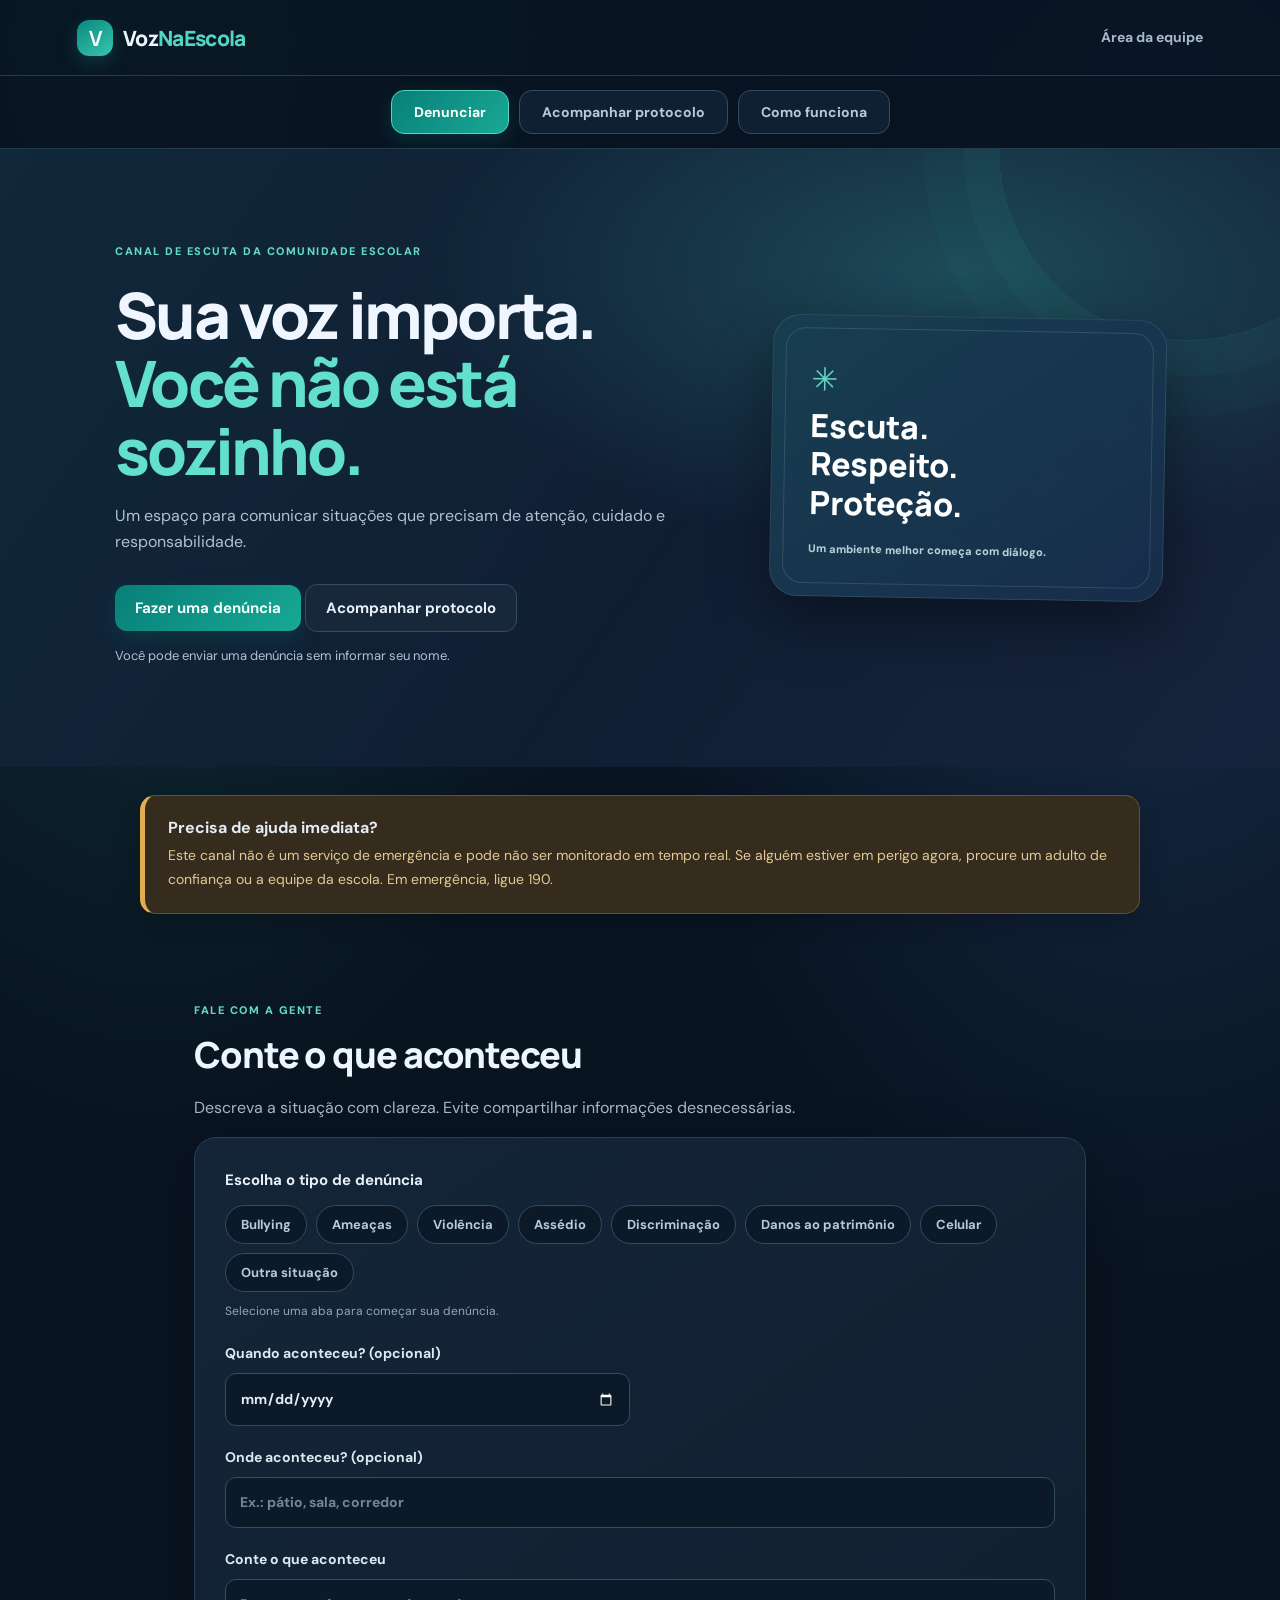
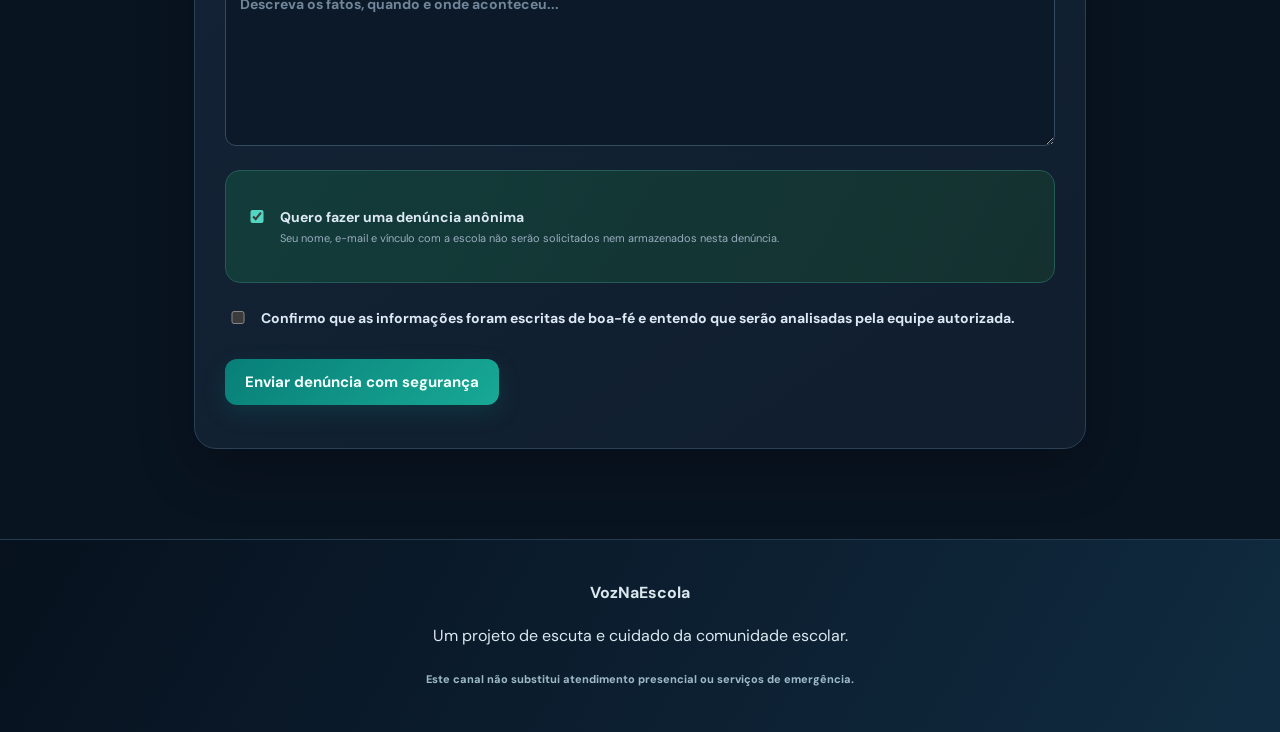
==== index.html @ e0157940 "Atualizar cache do formulário corrigido" ====
<!doctype html><html lang="pt-BR"><head><meta charset="utf-8"><meta name="viewport" content="width=device-width,initial-scale=1"><meta name="theme-color" content="#102a43"><meta name="description" content="Canal de escuta e acolhimento da comunidade escolar."><title>VozNaEscola — Sua voz importa</title><link rel="manifest" href="./manifest.webmanifest"><link rel="icon" href="./icon.svg"><link rel="stylesheet" href="./styles.css?v=all-improvements-1"></head><body>
<header class="top"><a class="brand" href="./"><b>V</b> Voz<span>NaEscola</span></a><nav><a href="./admin.html">Área da equipe</a></nav></header>
<div class="main-tabs" role="tablist" aria-label="Seções do VozNaEscola"><button type="button" class="main-tab active" role="tab" aria-selected="true" id="tabbtn-denunciar" data-page-tab="denunciar">Denunciar</button><button type="button" class="main-tab" role="tab" aria-selected="false" id="tabbtn-acompanhar" data-page-tab="acompanhar">Acompanhar protocolo</button><button type="button" class="main-tab" role="tab" aria-selected="false" id="tabbtn-como" data-page-tab="como">Como funciona</button></div>
<main><section class="hero"><div><small>CANAL DE ESCUTA DA COMUNIDADE ESCOLAR</small><h1>Sua voz importa.<br><em>Você não está sozinho.</em></h1><p>Um espaço para comunicar situações que precisam de atenção, cuidado e responsabilidade.</p><button class="btn" type="button" data-open-tab="denunciar">Fazer uma denúncia</button> <button class="btn light" type="button" data-open-tab="acompanhar">Acompanhar protocolo</button><p class="muted">Você pode enviar uma denúncia sem informar seu nome.</p></div><aside><b>✳</b><strong>Escuta.</strong><strong>Respeito.</strong><strong>Proteção.</strong><small>Um ambiente melhor começa com diálogo.</small></aside></section>
<div class="tab-panel active" id="tab-denunciar" role="tabpanel" aria-labelledby="tabbtn-denunciar"><div class="notice"><b>Precisa de ajuda imediata?</b><p>Este canal não é um serviço de emergência e pode não ser monitorado em tempo real. Se alguém estiver em perigo agora, procure um adulto de confiança ou a equipe da escola. Em emergência, ligue 190.</p></div>
<section id="denunciar" class="section"><small>FALE COM A GENTE</small><h2>Conte o que aconteceu</h2><p>Descreva a situação com clareza. Evite compartilhar informações desnecessárias.</p>
<form id="report-form" class="panel"><div class="grid"><div class="wide category-picker"><b class="category-heading">Escolha o tipo de denúncia</b><div class="category-tabs" role="group" aria-label="Tipos de denúncia"><button type="button" class="category-tab" data-category="bullying" aria-pressed="false">Bullying</button><button type="button" class="category-tab" data-category="threats" aria-pressed="false">Ameaças</button><button type="button" class="category-tab" data-category="violence" aria-pressed="false">Violência</button><button type="button" class="category-tab" data-category="harassment" aria-pressed="false">Assédio</button><button type="button" class="category-tab" data-category="discrimination" aria-pressed="false">Discriminação</button><button type="button" class="category-tab" data-category="property_damage" aria-pressed="false">Danos ao patrimônio</button><button type="button" class="category-tab" data-category="cellphone" aria-pressed="false">Celular</button><button type="button" class="category-tab" data-category="other" aria-pressed="false">Outra situação</button></div><select class="category-value" name="category" tabindex="-1" aria-hidden="true"><option value="">Selecione</option><option value="bullying">Bullying ou humilhação</option><option value="threats">Ameaças ou intimidação</option><option value="violence">Violência ou brigas</option><option value="harassment">Assédio</option><option value="discrimination">Discriminação ou preconceito</option><option value="property_damage">Danos ao patrimônio</option><option value="cellphone">Celular</option><option value="other">Outra situação</option></select><p class="category-hint">Selecione uma aba para começar sua denúncia.</p></div><label>Quando aconteceu? (opcional)<input type="date" name="incident_date"></label><label class="wide">Onde aconteceu? (opcional)<input name="location" maxlength="160" placeholder="Ex.: pátio, sala, corredor"></label><label class="wide">Conte o que aconteceu<textarea name="description" minlength="20" maxlength="5000" required rows="6" placeholder="Descreva os fatos, quando e onde aconteceu..."></textarea></label></div>
<div class="privacy"><label class="check"><input id="anonymous" type="checkbox" checked><span><b>Quero fazer uma denúncia anônima</b><small>Seu nome, e-mail e vínculo com a escola não serão solicitados nem armazenados nesta denúncia.</small></span></label></div>
<div id="identified" class="grid hidden"><label>Seu vínculo com a escola<select name="reporter_role" required><option value="">Selecione</option><option value="student">Aluno(a)</option><option value="staff">Professor(a) / Funcionário(a)</option></select></label><label>Seu nome (opcional)<input name="reporter_name" maxlength="120"></label><label>Seu e-mail (opcional)<input name="reporter_email" type="email" maxlength="254"></label></div>
<div class="honeypot"><label>Deixe vazio<input name="website" tabindex="-1"></label></div><label class="check"><input id="consent" type="checkbox" required><span>Confirmo que as informações foram escritas de boa-fé e entendo que serão analisadas pela equipe autorizada.</span></label>
<button class="btn">Enviar denúncia com segurança</button><p id="submit-status" class="status" role="status"></p></form><div id="receipt" class="panel hidden"></div></section>
</div><div class="tab-panel" id="tab-acompanhar" role="tabpanel"><section id="acompanhar" class="section"><small>ACOMPANHAMENTO</small><h2>Consulte seu protocolo</h2><p>Use o protocolo e a chave privada exibidos após o envio.</p><form id="track-form" class="panel compact"><label>Protocolo<input name="protocol" required placeholder="VNE-AAAAMMDD-ABC123"></label><label>Chave de acompanhamento<input name="access_token" required minlength="64" maxlength="64"></label><button class="btn">Consultar andamento</button><p id="track-status" class="status"></p><div id="track-result"></div></form></section>
</div><div class="tab-panel" id="tab-como" role="tabpanel"><section id="como" class="section"><small>TRANSPARÊNCIA</small><h2>Como funciona</h2><div class="steps"><article><b>01</b><h3>Você conta</h3><p>Envie o relato anonimamente ou se identifique.</p></article><article><b>02</b><h3>A equipe analisa</h3><p>Somente pessoas autorizadas podem acessar os relatos.</p></article><article><b>03</b><h3>Você acompanha</h3><p>Consulte o status com seu protocolo e chave privada.</p></article></div><h2 class="faq-title">Central de ajuda</h2><div class="faq-list"><details><summary>Posso denunciar anonimamente?</summary><p>Sim. Marque a opção de denúncia anônima. Evite incluir no relato detalhes que identifiquem você, se quiser preservar o anonimato.</p></details><details><summary>Como acompanho minha denúncia?</summary><p>Use o protocolo e a chave privada exibidos após o envio. Guarde os dois em local seguro; a chave não pode ser recuperada.</p></details><details><summary>Quem pode ver meu relato?</summary><p>Somente a equipe autorizada da escola acessa os relatos pelo painel restrito.</p></details><details><summary>Como converso com a equipe?</summary><p>Depois de consultar seu protocolo, use a conversa privada para trocar mensagens.</p></details><details><summary>Este canal é uma emergência?</summary><p>Não. Se alguém estiver em perigo agora, procure um adulto de confiança ou a equipe da escola. Em emergência, ligue 190.</p></details></div></section></div></main>
<footer><b>VozNaEscola</b><p>Um projeto de escuta e cuidado da comunidade escolar.</p><small>Este canal não substitui atendimento presencial ou serviços de emergência.</small></footer><script type="module" src="./app.js?v=fix-report-submit-1"></script></body></html>
---- styles.css ----
@import url('https://fonts.googleapis.com/css2?family=DM+Sans:wght@400;500;600;700;800&family=Manrope:wght@500;600;700;800&display=swap');
:root{--navy:#10243a;--teal:#087f78;--mint:#e5f5f1;--ink:#192f43;--muted:#64788a;--line:#dce7ed;--paper:#f4f8fb;--shadow:0 18px 55px rgba(16,36,58,.09)}
*{box-sizing:border-box}html{scroll-behavior:smooth;scroll-padding-top:85px}body{margin:0;background:radial-gradient(ellipse at 12% 0%,#e5f4f3 0,transparent 32%),var(--paper);color:var(--ink);font:16px/1.65 'DM Sans',system-ui,sans-serif}
.top{height:76px;position:sticky;top:0;z-index:10;background:#fffffff0;backdrop-filter:blur(16px);border-bottom:1px solid var(--line);display:flex;align-items:center;justify-content:space-between;padding:0 max(6%,calc((100% - 1160px)/2))}
.brand{font:800 21px 'Manrope',sans-serif;color:var(--navy);text-decoration:none;letter-spacing:-.7px}.brand b{display:inline-grid;place-items:center;background:linear-gradient(145deg,#087f78,#36b5a6);color:white;border-radius:12px;width:36px;height:36px;margin-right:7px;box-shadow:0 6px 15px #087f7833}.brand span{color:var(--teal)}nav{display:flex;gap:28px}nav a{color:var(--muted);text-decoration:none;font-size:14px;font-weight:700}nav a:hover{color:var(--teal)}
.hero{position:relative;overflow:hidden;padding:88px max(9%,calc((100% - 1120px)/2));display:grid;grid-template-columns:1.2fr .8fr;gap:65px;align-items:center;background:linear-gradient(125deg,#e6f5f2,#f4f8fb 55%,#e9f0fa)}.hero:before{content:"";position:absolute;width:380px;height:380px;border:1px solid #087f7818;border-radius:50%;right:-100px;top:-190px;box-shadow:0 0 0 35px #087f7808,0 0 0 75px #087f7805}.hero>div,.hero aside{position:relative;z-index:1}.hero h1{font:800 clamp(42px,5vw,68px)/1.06 'Manrope',sans-serif;letter-spacing:-2.8px;color:var(--navy);margin:18px 0}.hero h1 em{font-style:normal;color:var(--teal)}.hero p{color:var(--muted);max-width:560px}.hero aside{background:linear-gradient(145deg,#102a43,#17435a);color:white;border-radius:28px;padding:38px;min-height:280px;display:flex;flex-direction:column;justify-content:center;box-shadow:0 24px 60px #102a432b;transform:rotate(1deg)}.hero aside:after{content:"";position:absolute;inset:12px;border:1px solid #ffffff22;border-radius:20px;pointer-events:none}aside b{color:#62d4c1;font-size:32px}aside strong{font:800 32px/1.2 'Manrope',sans-serif;color:white}aside small{margin-top:18px;color:#b7d2d8;letter-spacing:0}
small{letter-spacing:1.5px;color:var(--teal);font-weight:800;font-size:11px}.btn{display:inline-flex;align-items:center;justify-content:center;border:0;border-radius:12px;background:linear-gradient(135deg,#087f78,#16a394);color:white;padding:13px 20px;text-decoration:none;font:700 15px 'DM Sans',sans-serif;cursor:pointer;margin-top:12px;box-shadow:0 8px 18px #087f7828;transition:transform .18s,box-shadow .18s}.btn:hover{transform:translateY(-2px);box-shadow:0 12px 24px #087f7838}.btn:disabled{opacity:.6;cursor:wait;transform:none}.light{background:white;color:var(--navy);border:1px solid var(--line);box-shadow:0 5px 14px #102a430b}.muted,.status{color:var(--muted);font-size:13px}
.notice{max-width:1000px;margin:28px auto;padding:19px 23px;background:#fff8e9;border:1px solid #f1dfb9;border-left:5px solid #e4a83c;border-radius:15px;box-shadow:0 8px 25px #102a4308}.notice p{margin:3px 0;color:#765e30;font-size:14px}
.section{max-width:940px;margin:82px auto;padding:0 24px}.section h2{font:800 36px 'Manrope',sans-serif;letter-spacing:-1.1px;color:var(--navy);margin:8px 0}.section>p{color:var(--muted)}
.panel{background:#fffffff2;border:1px solid var(--line);border-radius:22px;padding:30px;box-shadow:var(--shadow)}.grid{display:grid;grid-template-columns:1fr 1fr;gap:20px}.wide{grid-column:1/-1}label{display:flex;flex-direction:column;gap:8px;font-size:14px;font-weight:700;color:var(--navy)}input,select,textarea{width:100%;border:1px solid #cfdae3;border-radius:11px;padding:13px 14px;background:#fbfdfe;color:var(--ink);font:inherit;outline:none;transition:border .2s,box-shadow .2s}input:focus,select:focus,textarea:focus{border-color:#21a395;box-shadow:0 0 0 4px #21a3951c;background:white}textarea{resize:vertical;min-height:130px}.privacy{background:linear-gradient(120deg,#e8f7f2,#f0faf8);border:1px solid #d1eee6;padding:18px;border-radius:15px;margin:24px 0}.check{display:flex;flex-direction:row;align-items:flex-start;gap:11px;margin:17px 0}.check input{width:18px;flex:0 0 18px;margin-top:4px;accent-color:var(--teal)}.check span{display:flex;flex-direction:column}.check small{letter-spacing:0;color:var(--muted);font-weight:400}.hidden{display:none!important}.compact{max-width:600px;display:grid;gap:12px;margin:auto}.secret{font:700 14px/1.6 ui-monospace,monospace;word-break:break-all;background:#eff5f7;border:1px dashed #b9cbd5;padding:13px;border-radius:10px}.important-note{background:#fff5dc;border:1px solid #f0d99e;border-left:5px solid #e0a12c;padding:16px;border-radius:12px;color:#684d19}.steps{display:grid;grid-template-columns:repeat(3,1fr);gap:18px}.steps article{background:white;border:1px solid var(--line);border-radius:18px;padding:23px;box-shadow:0 10px 30px #102a4308}.steps b{display:inline-grid;place-items:center;width:38px;height:38px;border-radius:12px;background:var(--mint);color:var(--teal)}.steps h3{font:800 18px 'Manrope',sans-serif;color:var(--navy);margin:12px 0 5px}.steps p{font-size:14px;color:var(--muted)}
footer{background:linear-gradient(120deg,#10243a,#17445a);color:#dce8ef;text-align:center;padding:40px 20px;margin-top:90px}footer small{letter-spacing:0;color:#9db9c8}.honeypot{position:absolute;left:-9999px}.admin-wrap{max-width:1080px;margin:50px auto;padding:0 24px}.admin-card{background:white;border:1px solid var(--line);border-radius:18px;padding:22px;margin:16px 0;box-shadow:0 10px 30px #102a430a}.admin-card p{white-space:pre-wrap}.admin-controls{display:flex;gap:10px;flex-wrap:wrap}.admin-controls select{max-width:180px}.admin-header{display:flex;justify-content:space-between;align-items:center;gap:16px}.danger-note{color:#925b20;font-size:13px}
@media(max-width:700px){.hero{grid-template-columns:1fr;padding:55px 24px;gap:28px}.hero aside{min-height:210px}.hero h1{letter-spacing:-1.8px}.grid,.steps{grid-template-columns:1fr}.wide{grid-column:auto}.top{height:66px;padding:0 18px}nav{gap:12px}nav a{font-size:12px}.panel{padding:20px;border-radius:17px}.section{margin:60px auto}.notice{margin:18px 16px}.section h2{font-size:30px}}@media(prefers-reduced-motion:reduce){html{scroll-behavior:auto}*,*:before,*:after{transition:none!important}}


/* Tema dark — VozNaEscola */
:root{color-scheme:dark;--navy:#e5edf7;--teal:#52d6c2;--mint:#153b3b;--ink:#e4edf6;--muted:#9aadc0;--line:#263b50;--paper:#091421;--shadow:0 18px 55px rgba(0,0,0,.28)}
body{background:radial-gradient(ellipse at 12% 0%,#123a3c 0,transparent 34%),radial-gradient(ellipse at 90% 18%,#172c4a 0,transparent 32%),#091421;color:var(--ink)}
.top{background:rgba(9,20,33,.88);border-color:#263b50}
.brand{color:#edf5ff}.brand b{background:linear-gradient(145deg,#0b887e,#35c7b2);box-shadow:0 6px 18px #21b9a533}.brand span{color:#52d6c2}
nav a{color:#a8bacb}nav a:hover{color:#69e1ce}
.hero{background:radial-gradient(ellipse at 75% 20%,#1d4b59 0,transparent 40%),linear-gradient(125deg,#10283a,#101e34 55%,#17233c)}
.hero:before{border-color:#52d6c21c;box-shadow:0 0 0 35px #52d6c208,0 0 0 75px #52d6c205}
.hero h1{color:#f0f6ff}.hero h1 em{color:#62e0cd}.hero p{color:#b1c1d1}
.hero aside{background:linear-gradient(145deg,#173e50,#172d4b);border:1px solid #ffffff17;box-shadow:0 24px 60px #0006}
.hero aside:after{border-color:#ffffff20}
small{color:#63dbc8}
.btn{background:linear-gradient(135deg,#087f78,#18a995);color:#f4fffd;box-shadow:0 8px 22px #087f7835}.light{background:#17283b;color:#e7f0f9;border-color:#344b61;box-shadow:none}
.muted,.status{color:#9aadc0}
.notice{background:#352c1d;border-color:#67502a;border-left-color:#e1ad50;box-shadow:0 8px 25px #0003}.notice p{color:#e3c994}
.section h2{color:#edf5ff}.section>p{color:#a4b6c8}
.panel{background:linear-gradient(145deg,#142538,#101e2e);border-color:#2b4055;box-shadow:var(--shadow)}
label{color:#dce8f4}
input,select,textarea{background:#0b1928;color:#e5eef8;border-color:#344b60}
input::placeholder,textarea::placeholder{color:#71869a}
input:focus,select:focus,textarea:focus{background:#102236;border-color:#52d6c2;box-shadow:0 0 0 4px #52d6c21c}
.privacy{background:linear-gradient(120deg,#123c3b,#14312f);border-color:#245c55}
.check small{color:#9aadc0}.check input{accent-color:#52d6c2}
.secret{background:#0b1928;border-color:#38566b;color:#c9e8e4}
.important-note{background:#382e1b;border-color:#74592b;border-left-color:#e3ad4d;color:#f2d99e}
.steps article{background:#142538;border-color:#2b4055;box-shadow:0 10px 30px #0003}
.steps b{background:#153b3b;color:#6ce2cf}.steps h3{color:#e9f2fb}.steps p{color:#9aadc0}
footer{background:linear-gradient(120deg,#07111e,#102b40);color:#dce8ef;border-top:1px solid #263b50}
footer small{color:#9db9c8}
.admin-wrap{color:#e4edf6}.admin-card{background:#142538;border-color:#2b4055;box-shadow:0 10px 30px #0003}.admin-card p{color:#b8c8d7}.admin-controls select{background:#0b1928;color:#e5eef8}
.danger-note{color:#e9bd77}
@media(max-width:700px){.hero{background:radial-gradient(ellipse at 80% 10%,#1d4b59 0,transparent 40%),linear-gradient(125deg,#10283a,#101e34)}}


/* Abas de categoria */
.category-picker{min-width:0}.category-heading{display:block;color:#e7f0f9;font-size:15px;margin-bottom:12px}.category-tabs{display:flex;gap:9px;flex-wrap:wrap;align-items:center}.category-tab{border:1px solid #344b60;background:#0b1928;color:#b9c9d8;border-radius:999px;padding:10px 15px;font:700 13px 'DM Sans',sans-serif;cursor:pointer;transition:all .18s}.category-tab:hover{border-color:#52d6c2;color:#72e4d3;transform:translateY(-1px)}.category-tab.active{background:linear-gradient(135deg,#087f78,#18a995);border-color:#52d6c2;color:#fff;box-shadow:0 6px 18px #087f7840}.category-value{position:absolute!important;width:1px!important;height:1px!important;padding:0!important;margin:-1px!important;overflow:hidden!important;clip:rect(0,0,0,0)!important;white-space:nowrap!important;border:0!important}.category-hint{font-size:12px;color:#91a7b9;margin:10px 0 0}
@media(max-width:700px){.category-tabs{display:flex;flex-wrap:nowrap;overflow-x:auto;padding:3px 2px 12px;scroll-snap-type:x proximity;-webkit-overflow-scrolling:touch}.category-tab{flex:0 0 auto;scroll-snap-align:start}.category-tabs::-webkit-scrollbar{height:5px}.category-tabs::-webkit-scrollbar-thumb{background:#38566b;border-radius:8px}}

/* Navegação principal por abas */
.main-tabs{position:sticky;top:76px;z-index:9;display:flex;justify-content:center;gap:10px;padding:14px 18px;background:rgba(9,20,33,.94);backdrop-filter:blur(16px);border-bottom:1px solid #263b50}
.main-tab{border:1px solid #344b60;background:#102033;color:#b9c9d8;border-radius:13px;padding:12px 22px;font:700 14px 'DM Sans',sans-serif;cursor:pointer;transition:all .18s}
.main-tab:hover{border-color:#52d6c2;color:#72e4d3}.main-tab.active{background:linear-gradient(135deg,#087f78,#18a995);border-color:#52d6c2;color:white;box-shadow:0 6px 18px #087f7840}
.tab-panel{display:none;min-height:360px}.tab-panel.active{display:block}
.tab-panel>.section:first-child{margin-top:55px}
@media(max-width:700px){.main-tabs{top:66px;gap:6px;padding:10px 8px;justify-content:stretch}.main-tab{flex:1;padding:11px 7px;font-size:12px;border-radius:10px}.tab-panel>.section:first-child{margin-top:35px}}

:focus-visible{outline:3px solid #76ead8!important;outline-offset:3px}
.faq-title{margin-top:48px!important}.faq-list{display:grid;gap:10px;margin-top:18px}.faq-list details{background:#142538;border:1px solid #2b4055;border-radius:13px;padding:16px 18px}.faq-list summary{cursor:pointer;font-weight:700;color:#e8f2fb}.faq-list details p{color:#a9bdcf;margin-bottom:0}
.accessibility-tools{position:fixed;right:16px;bottom:16px;z-index:30;display:flex;gap:6px;background:#0b1928;border:1px solid #38566b;border-radius:14px;padding:7px;box-shadow:0 8px 28px #0006}.accessibility-tools button{background:#17384a;color:#eaf8f6;border:1px solid #416477;border-radius:8px;padding:8px 10px;font-weight:800;cursor:pointer}
body.high-contrast{filter:contrast(1.25)}body.high-contrast .panel,body.high-contrast .admin-card{border-color:#fff}
.timeline{list-style:none;padding:0 0 0 18px;border-left:2px solid #2e837d}.timeline li{position:relative;padding:0 0 18px 16px}.timeline li:before{content:"";position:absolute;left:-24px;top:5px;width:10px;height:10px;border-radius:50%;background:#52d6c2}.timeline p{margin:3px 0;color:#b5c7d7}.timeline small,.message small{color:#8fa6b9;letter-spacing:0}
.message-thread{display:grid;gap:10px;margin:14px 0}.message{padding:13px 15px;border-radius:13px;border:1px solid #344b60;background:#0b1928}.message.from-reporter{border-left:4px solid #52d6c2}.message.from-staff{border-left:4px solid #8ca8ee}.message p{white-space:pre-wrap;margin:6px 0}.message-compose{display:grid;gap:10px}
.stats-grid{display:grid;grid-template-columns:repeat(4,1fr);gap:12px;margin:18px 0}.stat-card{background:#142538;border:1px solid #2b4055;border-radius:14px;padding:17px;display:grid}.stat-card strong{font-size:28px;color:#65ddcb}.stat-card span{color:#a9bdcf;font-size:13px}.admin-filters{display:flex;gap:10px;flex-wrap:wrap;margin:18px 0}.admin-filters input{flex:2;min-width:220px}.admin-filters select{flex:1;min-width:160px}.admin-secondary-actions{display:flex;gap:8px;flex-wrap:wrap}.detail-panel{margin-top:16px;padding:16px;background:#0b1928;border:1px solid #38566b;border-radius:14px}.detail-panel p{border-bottom:1px solid #263b50;padding:7px 0}
@media(max-width:700px){.stats-grid{grid-template-columns:repeat(2,1fr)}.accessibility-tools{right:8px;bottom:8px}.admin-filters{display:grid}.admin-filters>*{width:100%}}
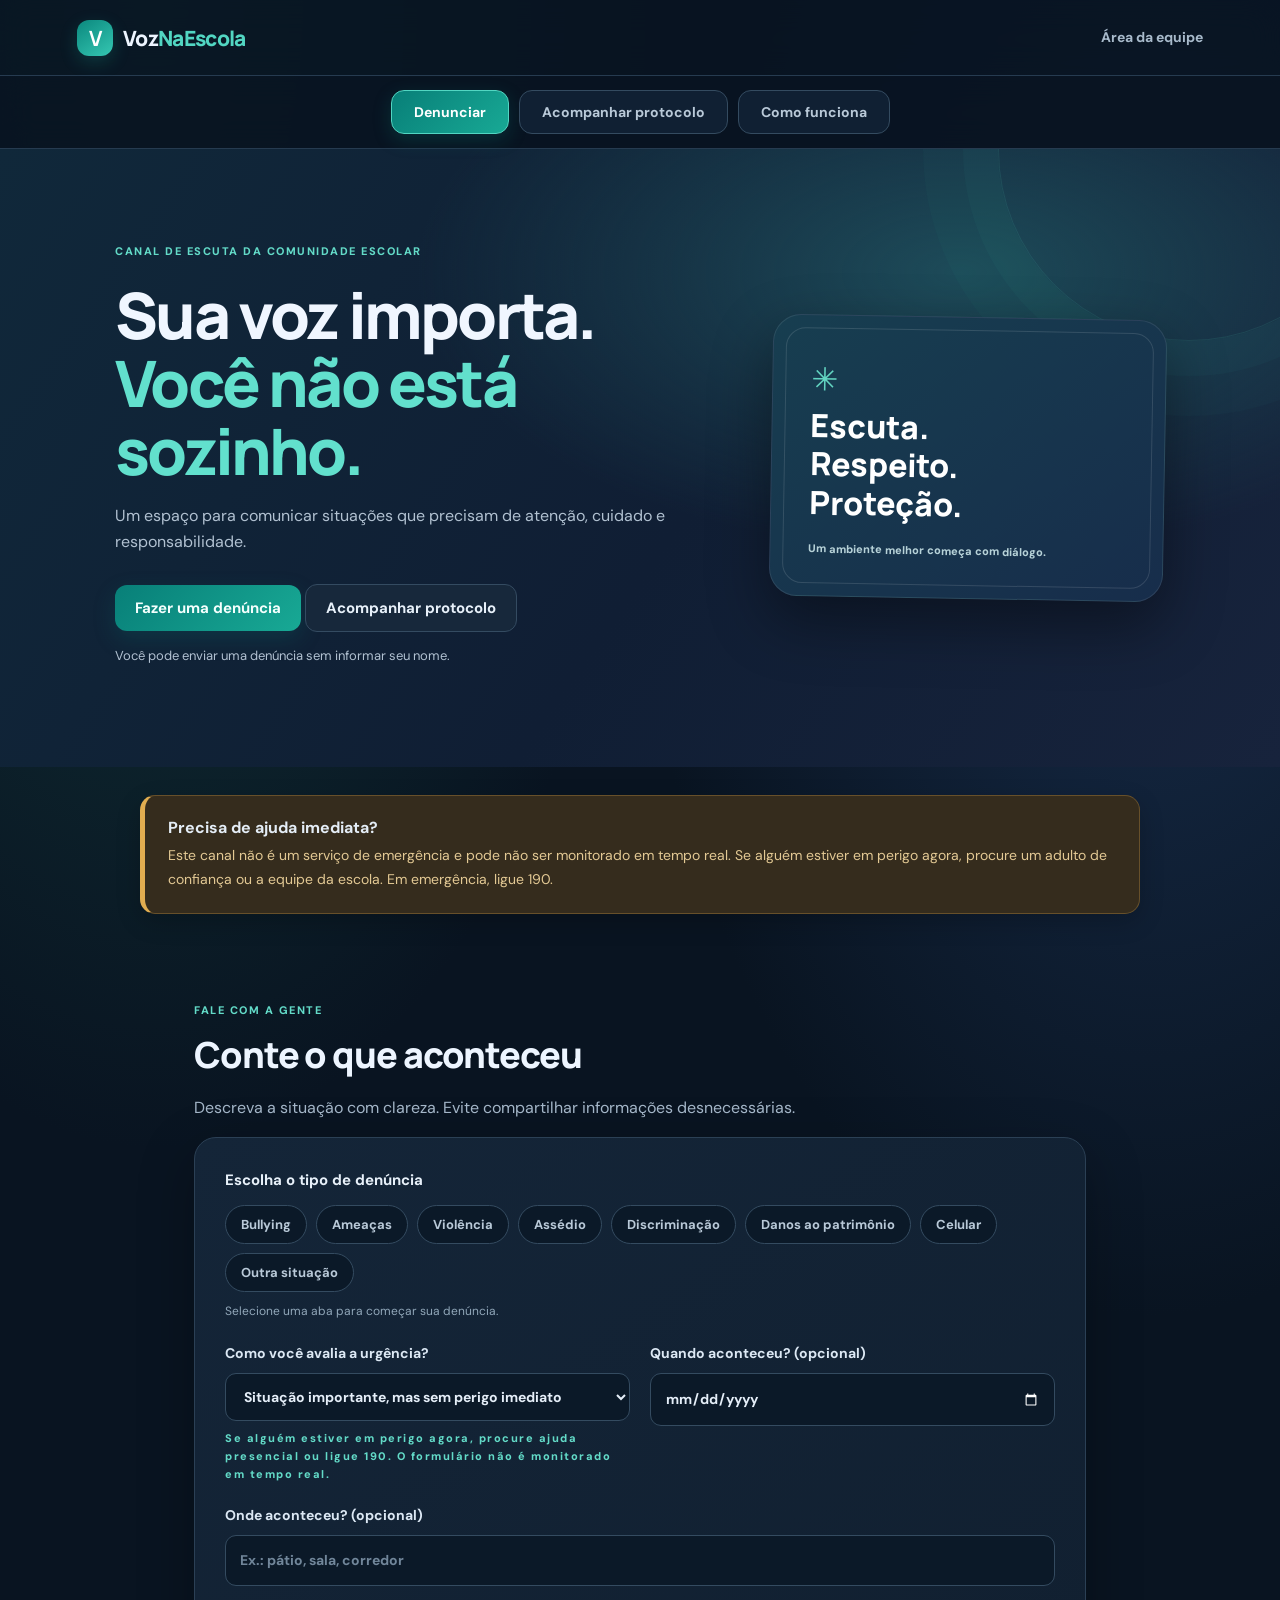
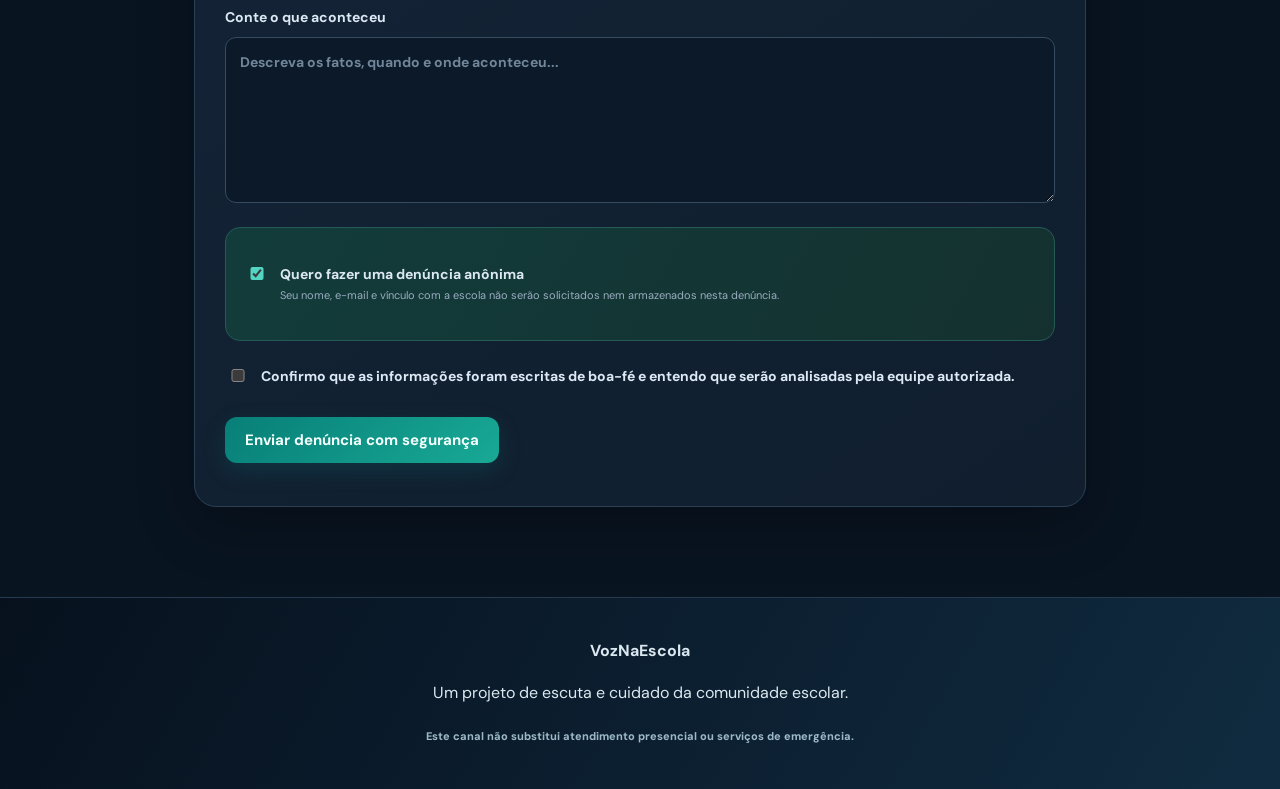
==== commit 567a470f: "Adiciona escolha de urgência e atualiza versão do app" ====
--- a/index.html
+++ b/index.html
@@ -4,11 +4,11 @@
 <main><section class="hero"><div><small>CANAL DE ESCUTA DA COMUNIDADE ESCOLAR</small><h1>Sua voz importa.<br><em>Você não está sozinho.</em></h1><p>Um espaço para comunicar situações que precisam de atenção, cuidado e responsabilidade.</p><button class="btn" type="button" data-open-tab="denunciar">Fazer uma denúncia</button> <button class="btn light" type="button" data-open-tab="acompanhar">Acompanhar protocolo</button><p class="muted">Você pode enviar uma denúncia sem informar seu nome.</p></div><aside><b>✳</b><strong>Escuta.</strong><strong>Respeito.</strong><strong>Proteção.</strong><small>Um ambiente melhor começa com diálogo.</small></aside></section>
 <div class="tab-panel active" id="tab-denunciar" role="tabpanel" aria-labelledby="tabbtn-denunciar"><div class="notice"><b>Precisa de ajuda imediata?</b><p>Este canal não é um serviço de emergência e pode não ser monitorado em tempo real. Se alguém estiver em perigo agora, procure um adulto de confiança ou a equipe da escola. Em emergência, ligue 190.</p></div>
 <section id="denunciar" class="section"><small>FALE COM A GENTE</small><h2>Conte o que aconteceu</h2><p>Descreva a situação com clareza. Evite compartilhar informações desnecessárias.</p>
-<form id="report-form" class="panel"><div class="grid"><div class="wide category-picker"><b class="category-heading">Escolha o tipo de denúncia</b><div class="category-tabs" role="group" aria-label="Tipos de denúncia"><button type="button" class="category-tab" data-category="bullying" aria-pressed="false">Bullying</button><button type="button" class="category-tab" data-category="threats" aria-pressed="false">Ameaças</button><button type="button" class="category-tab" data-category="violence" aria-pressed="false">Violência</button><button type="button" class="category-tab" data-category="harassment" aria-pressed="false">Assédio</button><button type="button" class="category-tab" data-category="discrimination" aria-pressed="false">Discriminação</button><button type="button" class="category-tab" data-category="property_damage" aria-pressed="false">Danos ao patrimônio</button><button type="button" class="category-tab" data-category="cellphone" aria-pressed="false">Celular</button><button type="button" class="category-tab" data-category="other" aria-pressed="false">Outra situação</button></div><select class="category-value" name="category" tabindex="-1" aria-hidden="true"><option value="">Selecione</option><option value="bullying">Bullying ou humilhação</option><option value="threats">Ameaças ou intimidação</option><option value="violence">Violência ou brigas</option><option value="harassment">Assédio</option><option value="discrimination">Discriminação ou preconceito</option><option value="property_damage">Danos ao patrimônio</option><option value="cellphone">Celular</option><option value="other">Outra situação</option></select><p class="category-hint">Selecione uma aba para começar sua denúncia.</p></div><label>Quando aconteceu? (opcional)<input type="date" name="incident_date"></label><label class="wide">Onde aconteceu? (opcional)<input name="location" maxlength="160" placeholder="Ex.: pátio, sala, corredor"></label><label class="wide">Conte o que aconteceu<textarea name="description" minlength="20" maxlength="5000" required rows="6" placeholder="Descreva os fatos, quando e onde aconteceu..."></textarea></label></div>
+<form id="report-form" class="panel"><div class="grid"><div class="wide category-picker"><b class="category-heading">Escolha o tipo de denúncia</b><div class="category-tabs" role="group" aria-label="Tipos de denúncia"><button type="button" class="category-tab" data-category="bullying" aria-pressed="false">Bullying</button><button type="button" class="category-tab" data-category="threats" aria-pressed="false">Ameaças</button><button type="button" class="category-tab" data-category="violence" aria-pressed="false">Violência</button><button type="button" class="category-tab" data-category="harassment" aria-pressed="false">Assédio</button><button type="button" class="category-tab" data-category="discrimination" aria-pressed="false">Discriminação</button><button type="button" class="category-tab" data-category="property_damage" aria-pressed="false">Danos ao patrimônio</button><button type="button" class="category-tab" data-category="cellphone" aria-pressed="false">Celular</button><button type="button" class="category-tab" data-category="other" aria-pressed="false">Outra situação</button></div><select class="category-value" name="category" tabindex="-1" aria-hidden="true"><option value="">Selecione</option><option value="bullying">Bullying ou humilhação</option><option value="threats">Ameaças ou intimidação</option><option value="violence">Violência ou brigas</option><option value="harassment">Assédio</option><option value="discrimination">Discriminação ou preconceito</option><option value="property_damage">Danos ao patrimônio</option><option value="cellphone">Celular</option><option value="other">Outra situação</option></select><p class="category-hint">Selecione uma aba para começar sua denúncia.</p></div><label>Como você avalia a urgência?<select name="priority"><option value="normal">Situação importante, mas sem perigo imediato</option><option value="urgent">Precisa de atenção rápida</option></select><small>Se alguém estiver em perigo agora, procure ajuda presencial ou ligue 190. O formulário não é monitorado em tempo real.</small></label><label>Quando aconteceu? (opcional)<input type="date" name="incident_date"></label><label class="wide">Onde aconteceu? (opcional)<input name="location" maxlength="160" placeholder="Ex.: pátio, sala, corredor"></label><label class="wide">Conte o que aconteceu<textarea name="description" minlength="20" maxlength="5000" required rows="6" placeholder="Descreva os fatos, quando e onde aconteceu..."></textarea></label></div>
 <div class="privacy"><label class="check"><input id="anonymous" type="checkbox" checked><span><b>Quero fazer uma denúncia anônima</b><small>Seu nome, e-mail e vínculo com a escola não serão solicitados nem armazenados nesta denúncia.</small></span></label></div>
 <div id="identified" class="grid hidden"><label>Seu vínculo com a escola<select name="reporter_role" required><option value="">Selecione</option><option value="student">Aluno(a)</option><option value="staff">Professor(a) / Funcionário(a)</option></select></label><label>Seu nome (opcional)<input name="reporter_name" maxlength="120"></label><label>Seu e-mail (opcional)<input name="reporter_email" type="email" maxlength="254"></label></div>
 <div class="honeypot"><label>Deixe vazio<input name="website" tabindex="-1"></label></div><label class="check"><input id="consent" type="checkbox" required><span>Confirmo que as informações foram escritas de boa-fé e entendo que serão analisadas pela equipe autorizada.</span></label>
-<button class="btn">Enviar denúncia com segurança</button><p id="submit-status" class="status" role="status"></p></form><div id="receipt" class="panel hidden"></div></section>
+<button class="btn" id="submit-report-button" type="submit">Enviar denúncia com segurança</button><p id="submit-status" class="status" role="status"></p></form><div id="receipt" class="panel hidden"></div></section>
 </div><div class="tab-panel" id="tab-acompanhar" role="tabpanel"><section id="acompanhar" class="section"><small>ACOMPANHAMENTO</small><h2>Consulte seu protocolo</h2><p>Use o protocolo e a chave privada exibidos após o envio.</p><form id="track-form" class="panel compact"><label>Protocolo<input name="protocol" required placeholder="VNE-AAAAMMDD-ABC123"></label><label>Chave de acompanhamento<input name="access_token" required minlength="64" maxlength="64"></label><button class="btn">Consultar andamento</button><p id="track-status" class="status"></p><div id="track-result"></div></form></section>
 </div><div class="tab-panel" id="tab-como" role="tabpanel"><section id="como" class="section"><small>TRANSPARÊNCIA</small><h2>Como funciona</h2><div class="steps"><article><b>01</b><h3>Você conta</h3><p>Envie o relato anonimamente ou se identifique.</p></article><article><b>02</b><h3>A equipe analisa</h3><p>Somente pessoas autorizadas podem acessar os relatos.</p></article><article><b>03</b><h3>Você acompanha</h3><p>Consulte o status com seu protocolo e chave privada.</p></article></div><h2 class="faq-title">Central de ajuda</h2><div class="faq-list"><details><summary>Posso denunciar anonimamente?</summary><p>Sim. Marque a opção de denúncia anônima. Evite incluir no relato detalhes que identifiquem você, se quiser preservar o anonimato.</p></details><details><summary>Como acompanho minha denúncia?</summary><p>Use o protocolo e a chave privada exibidos após o envio. Guarde os dois em local seguro; a chave não pode ser recuperada.</p></details><details><summary>Quem pode ver meu relato?</summary><p>Somente a equipe autorizada da escola acessa os relatos pelo painel restrito.</p></details><details><summary>Como converso com a equipe?</summary><p>Depois de consultar seu protocolo, use a conversa privada para trocar mensagens.</p></details><details><summary>Este canal é uma emergência?</summary><p>Não. Se alguém estiver em perigo agora, procure um adulto de confiança ou a equipe da escola. Em emergência, ligue 190.</p></details></div></section></div></main>
-<footer><b>VozNaEscola</b><p>Um projeto de escuta e cuidado da comunidade escolar.</p><small>Este canal não substitui atendimento presencial ou serviços de emergência.</small></footer><script type="module" src="./app.js?v=fix-report-submit-1"></script></body></html>+<footer><b>VozNaEscola</b><p>Um projeto de escuta e cuidado da comunidade escolar.</p><small>Este canal não substitui atendimento presencial ou serviços de emergência.</small></footer><script type="module" src="./app.js?v=priority-receipts-1"></script></body></html>
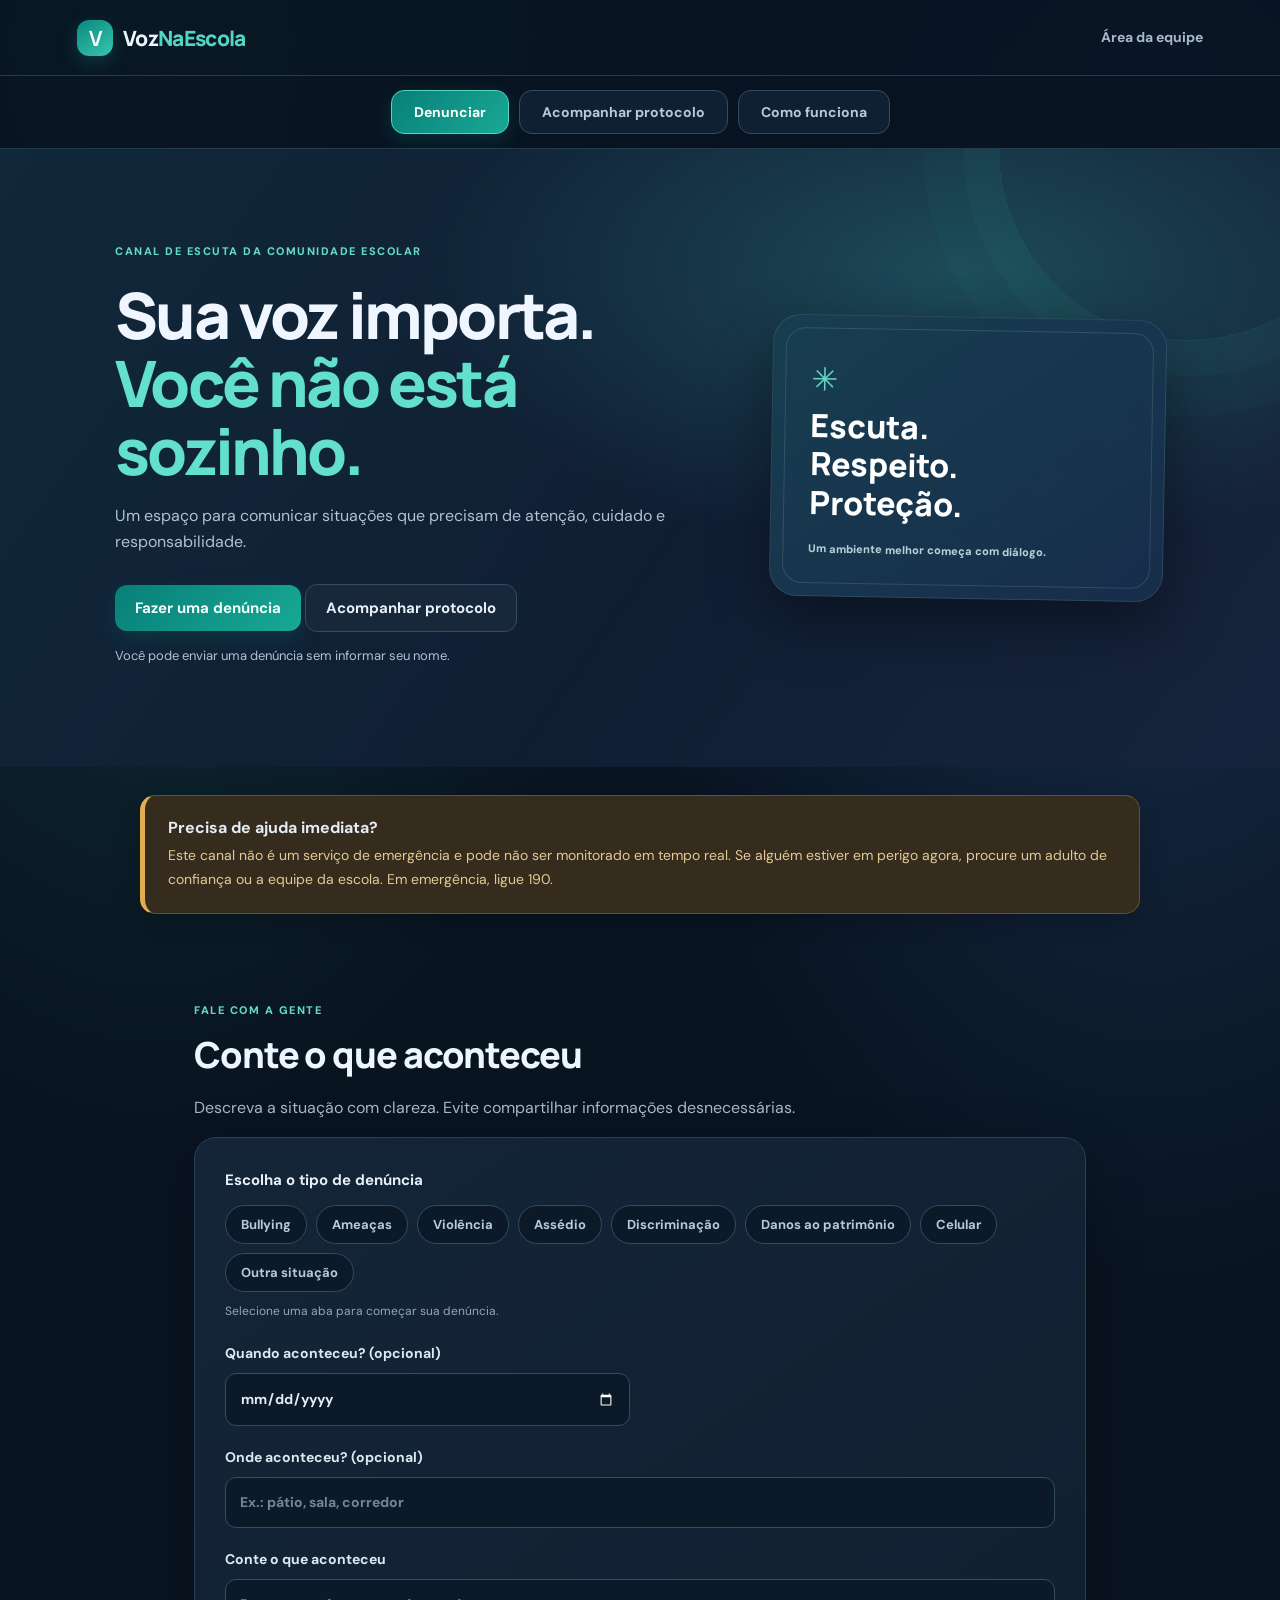
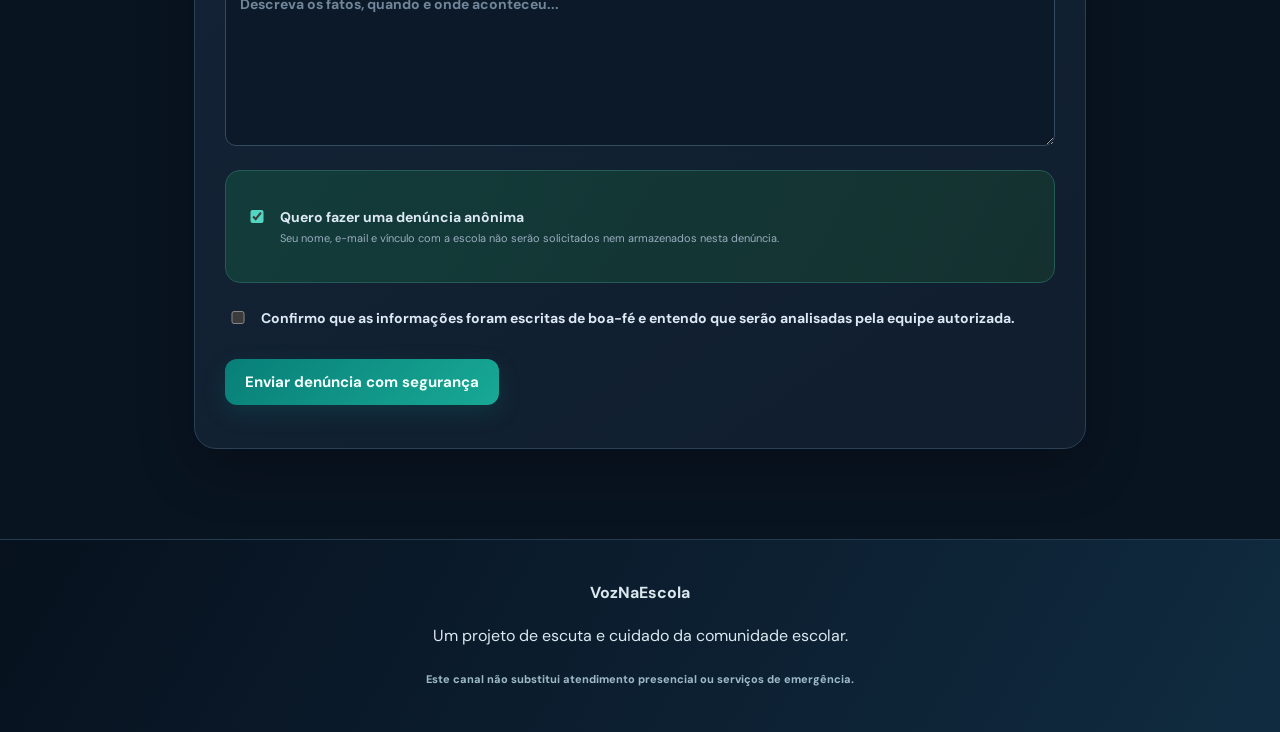
==== commit 5806e274: "Remove urgency field from report form" ====
--- a/index.html
+++ b/index.html
@@ -1,14 +1,14 @@
-<!doctype html><html lang="pt-BR"><head><meta charset="utf-8"><meta name="viewport" content="width=device-width,initial-scale=1"><meta name="theme-color" content="#102a43"><meta name="description" content="Canal de escuta e acolhimento da comunidade escolar."><title>VozNaEscola — Sua voz importa</title><link rel="manifest" href="./manifest.webmanifest"><link rel="icon" href="./icon.svg"><link rel="stylesheet" href="./styles.css?v=all-improvements-1"></head><body>
+<!doctype html><html lang="pt-BR"><head><meta charset="utf-8"><meta name="viewport" content="width=device-width,initial-scale=1"><meta name="theme-color" content="#102a43"><meta name="description" content="VozNaEscola é um canal de escuta da comunidade escolar para comunicar situações de bullying, ameaças, violência, assédio e outras ocorrências com acompanhamento privado."><meta name="robots" content="index,follow"><link rel="canonical" href="https://ponto-zero.github.io/voz-na-escola/"><meta property="og:type" content="website"><meta property="og:title" content="VozNaEscola — Sua voz importa"><meta property="og:description" content="Canal de escuta e acolhimento da comunidade escolar."><meta property="og:url" content="https://ponto-zero.github.io/voz-na-escola/"><title>VozNaEscola — Sua voz importa</title><link rel="manifest" href="./manifest.webmanifest"><link rel="icon" href="./icon.svg"><link rel="stylesheet" href="./styles.css?v=remove-urgency-1"></head><body>
 <header class="top"><a class="brand" href="./"><b>V</b> Voz<span>NaEscola</span></a><nav><a href="./admin.html">Área da equipe</a></nav></header>
 <div class="main-tabs" role="tablist" aria-label="Seções do VozNaEscola"><button type="button" class="main-tab active" role="tab" aria-selected="true" id="tabbtn-denunciar" data-page-tab="denunciar">Denunciar</button><button type="button" class="main-tab" role="tab" aria-selected="false" id="tabbtn-acompanhar" data-page-tab="acompanhar">Acompanhar protocolo</button><button type="button" class="main-tab" role="tab" aria-selected="false" id="tabbtn-como" data-page-tab="como">Como funciona</button></div>
 <main><section class="hero"><div><small>CANAL DE ESCUTA DA COMUNIDADE ESCOLAR</small><h1>Sua voz importa.<br><em>Você não está sozinho.</em></h1><p>Um espaço para comunicar situações que precisam de atenção, cuidado e responsabilidade.</p><button class="btn" type="button" data-open-tab="denunciar">Fazer uma denúncia</button> <button class="btn light" type="button" data-open-tab="acompanhar">Acompanhar protocolo</button><p class="muted">Você pode enviar uma denúncia sem informar seu nome.</p></div><aside><b>✳</b><strong>Escuta.</strong><strong>Respeito.</strong><strong>Proteção.</strong><small>Um ambiente melhor começa com diálogo.</small></aside></section>
 <div class="tab-panel active" id="tab-denunciar" role="tabpanel" aria-labelledby="tabbtn-denunciar"><div class="notice"><b>Precisa de ajuda imediata?</b><p>Este canal não é um serviço de emergência e pode não ser monitorado em tempo real. Se alguém estiver em perigo agora, procure um adulto de confiança ou a equipe da escola. Em emergência, ligue 190.</p></div>
 <section id="denunciar" class="section"><small>FALE COM A GENTE</small><h2>Conte o que aconteceu</h2><p>Descreva a situação com clareza. Evite compartilhar informações desnecessárias.</p>
-<form id="report-form" class="panel"><div class="grid"><div class="wide category-picker"><b class="category-heading">Escolha o tipo de denúncia</b><div class="category-tabs" role="group" aria-label="Tipos de denúncia"><button type="button" class="category-tab" data-category="bullying" aria-pressed="false">Bullying</button><button type="button" class="category-tab" data-category="threats" aria-pressed="false">Ameaças</button><button type="button" class="category-tab" data-category="violence" aria-pressed="false">Violência</button><button type="button" class="category-tab" data-category="harassment" aria-pressed="false">Assédio</button><button type="button" class="category-tab" data-category="discrimination" aria-pressed="false">Discriminação</button><button type="button" class="category-tab" data-category="property_damage" aria-pressed="false">Danos ao patrimônio</button><button type="button" class="category-tab" data-category="cellphone" aria-pressed="false">Celular</button><button type="button" class="category-tab" data-category="other" aria-pressed="false">Outra situação</button></div><select class="category-value" name="category" tabindex="-1" aria-hidden="true"><option value="">Selecione</option><option value="bullying">Bullying ou humilhação</option><option value="threats">Ameaças ou intimidação</option><option value="violence">Violência ou brigas</option><option value="harassment">Assédio</option><option value="discrimination">Discriminação ou preconceito</option><option value="property_damage">Danos ao patrimônio</option><option value="cellphone">Celular</option><option value="other">Outra situação</option></select><p class="category-hint">Selecione uma aba para começar sua denúncia.</p></div><label>Como você avalia a urgência?<select name="priority"><option value="normal">Situação importante, mas sem perigo imediato</option><option value="urgent">Precisa de atenção rápida</option></select><small>Se alguém estiver em perigo agora, procure ajuda presencial ou ligue 190. O formulário não é monitorado em tempo real.</small></label><label>Quando aconteceu? (opcional)<input type="date" name="incident_date"></label><label class="wide">Onde aconteceu? (opcional)<input name="location" maxlength="160" placeholder="Ex.: pátio, sala, corredor"></label><label class="wide">Conte o que aconteceu<textarea name="description" minlength="20" maxlength="5000" required rows="6" placeholder="Descreva os fatos, quando e onde aconteceu..."></textarea></label></div>
+<form id="report-form" class="panel"><div class="grid"><div class="wide category-picker"><b class="category-heading">Escolha o tipo de denúncia</b><div class="category-tabs" role="group" aria-label="Tipos de denúncia"><button type="button" class="category-tab" data-category="bullying" aria-pressed="false">Bullying</button><button type="button" class="category-tab" data-category="threats" aria-pressed="false">Ameaças</button><button type="button" class="category-tab" data-category="violence" aria-pressed="false">Violência</button><button type="button" class="category-tab" data-category="harassment" aria-pressed="false">Assédio</button><button type="button" class="category-tab" data-category="discrimination" aria-pressed="false">Discriminação</button><button type="button" class="category-tab" data-category="property_damage" aria-pressed="false">Danos ao patrimônio</button><button type="button" class="category-tab" data-category="cellphone" aria-pressed="false">Celular</button><button type="button" class="category-tab" data-category="other" aria-pressed="false">Outra situação</button></div><select class="category-value" name="category" tabindex="-1" aria-hidden="true"><option value="">Selecione</option><option value="bullying">Bullying ou humilhação</option><option value="threats">Ameaças ou intimidação</option><option value="violence">Violência ou brigas</option><option value="harassment">Assédio</option><option value="discrimination">Discriminação ou preconceito</option><option value="property_damage">Danos ao patrimônio</option><option value="cellphone">Celular</option><option value="other">Outra situação</option></select><p class="category-hint">Selecione uma aba para começar sua denúncia.</p></div><label>Quando aconteceu? (opcional)<input type="date" name="incident_date"></label><label class="wide">Onde aconteceu? (opcional)<input name="location" maxlength="160" placeholder="Ex.: pátio, sala, corredor"></label><label class="wide">Conte o que aconteceu<textarea name="description" minlength="20" maxlength="5000" required rows="6" placeholder="Descreva os fatos, quando e onde aconteceu..."></textarea></label></div>
 <div class="privacy"><label class="check"><input id="anonymous" type="checkbox" checked><span><b>Quero fazer uma denúncia anônima</b><small>Seu nome, e-mail e vínculo com a escola não serão solicitados nem armazenados nesta denúncia.</small></span></label></div>
 <div id="identified" class="grid hidden"><label>Seu vínculo com a escola<select name="reporter_role" required><option value="">Selecione</option><option value="student">Aluno(a)</option><option value="staff">Professor(a) / Funcionário(a)</option></select></label><label>Seu nome (opcional)<input name="reporter_name" maxlength="120"></label><label>Seu e-mail (opcional)<input name="reporter_email" type="email" maxlength="254"></label></div>
 <div class="honeypot"><label>Deixe vazio<input name="website" tabindex="-1"></label></div><label class="check"><input id="consent" type="checkbox" required><span>Confirmo que as informações foram escritas de boa-fé e entendo que serão analisadas pela equipe autorizada.</span></label>
 <button class="btn" id="submit-report-button" type="submit">Enviar denúncia com segurança</button><p id="submit-status" class="status" role="status"></p></form><div id="receipt" class="panel hidden"></div></section>
 </div><div class="tab-panel" id="tab-acompanhar" role="tabpanel"><section id="acompanhar" class="section"><small>ACOMPANHAMENTO</small><h2>Consulte seu protocolo</h2><p>Use o protocolo e a chave privada exibidos após o envio.</p><form id="track-form" class="panel compact"><label>Protocolo<input name="protocol" required placeholder="VNE-AAAAMMDD-ABC123"></label><label>Chave de acompanhamento<input name="access_token" required minlength="64" maxlength="64"></label><button class="btn">Consultar andamento</button><p id="track-status" class="status"></p><div id="track-result"></div></form></section>
 </div><div class="tab-panel" id="tab-como" role="tabpanel"><section id="como" class="section"><small>TRANSPARÊNCIA</small><h2>Como funciona</h2><div class="steps"><article><b>01</b><h3>Você conta</h3><p>Envie o relato anonimamente ou se identifique.</p></article><article><b>02</b><h3>A equipe analisa</h3><p>Somente pessoas autorizadas podem acessar os relatos.</p></article><article><b>03</b><h3>Você acompanha</h3><p>Consulte o status com seu protocolo e chave privada.</p></article></div><h2 class="faq-title">Central de ajuda</h2><div class="faq-list"><details><summary>Posso denunciar anonimamente?</summary><p>Sim. Marque a opção de denúncia anônima. Evite incluir no relato detalhes que identifiquem você, se quiser preservar o anonimato.</p></details><details><summary>Como acompanho minha denúncia?</summary><p>Use o protocolo e a chave privada exibidos após o envio. Guarde os dois em local seguro; a chave não pode ser recuperada.</p></details><details><summary>Quem pode ver meu relato?</summary><p>Somente a equipe autorizada da escola acessa os relatos pelo painel restrito.</p></details><details><summary>Como converso com a equipe?</summary><p>Depois de consultar seu protocolo, use a conversa privada para trocar mensagens.</p></details><details><summary>Este canal é uma emergência?</summary><p>Não. Se alguém estiver em perigo agora, procure um adulto de confiança ou a equipe da escola. Em emergência, ligue 190.</p></details></div></section></div></main>
-<footer><b>VozNaEscola</b><p>Um projeto de escuta e cuidado da comunidade escolar.</p><small>Este canal não substitui atendimento presencial ou serviços de emergência.</small></footer><script type="module" src="./app.js?v=priority-receipts-1"></script></body></html>+<footer><b>VozNaEscola</b><p>Um projeto de escuta e cuidado da comunidade escolar.</p><small>Este canal não substitui atendimento presencial ou serviços de emergência.</small></footer><script type="module" src="./app.js?v=remove-urgency-1"></script></body></html>
--- a/styles.css
+++ b/styles.css
@@ -66,3 +66,7 @@
 .message-thread{display:grid;gap:10px;margin:14px 0}.message{padding:13px 15px;border-radius:13px;border:1px solid #344b60;background:#0b1928}.message.from-reporter{border-left:4px solid #52d6c2}.message.from-staff{border-left:4px solid #8ca8ee}.message p{white-space:pre-wrap;margin:6px 0}.message-compose{display:grid;gap:10px}
 .stats-grid{display:grid;grid-template-columns:repeat(4,1fr);gap:12px;margin:18px 0}.stat-card{background:#142538;border:1px solid #2b4055;border-radius:14px;padding:17px;display:grid}.stat-card strong{font-size:28px;color:#65ddcb}.stat-card span{color:#a9bdcf;font-size:13px}.admin-filters{display:flex;gap:10px;flex-wrap:wrap;margin:18px 0}.admin-filters input{flex:2;min-width:220px}.admin-filters select{flex:1;min-width:160px}.admin-secondary-actions{display:flex;gap:8px;flex-wrap:wrap}.detail-panel{margin-top:16px;padding:16px;background:#0b1928;border:1px solid #38566b;border-radius:14px}.detail-panel p{border-bottom:1px solid #263b50;padding:7px 0}
 @media(max-width:700px){.stats-grid{grid-template-columns:repeat(2,1fr)}.accessibility-tools{right:8px;bottom:8px}.admin-filters{display:grid}.admin-filters>*{width:100%}}
+
+/* Melhorias: urgência, alertas e recibos de leitura */
+.urgent-report{border-left:5px solid #e7a23d}.priority-urgent{display:inline-block;padding:7px 11px;border-radius:9px;background:#4a321b;color:#ffd18a;font-weight:800;font-size:13px}.priority-normal{color:#9aadc0;font-size:13px}.new-report-alert{padding:13px 16px;border:1px solid #287e70;background:#123b39;color:#8ff0d9;border-radius:12px;font-weight:800}.read-receipt{display:block;color:#73d9c8;font-size:12px;letter-spacing:0;margin-top:4px}.timeline li{overflow-wrap:anywhere}
+\n.pending-reminder{padding:10px 13px;border:1px solid #8b642c;background:#3a2d1a;color:#ffdc9b;border-radius:10px;font-weight:800}.feedback-box{margin:18px 0;padding:18px;border:1px solid #2b766c;background:#10332f;border-radius:14px;display:grid;gap:10px}.feedback-box h3{margin:0;color:#dffbf5}.feedback-result{padding:10px 12px;border-radius:10px;background:#173b35;color:#9cf0d8}.feedback-box label{display:grid;gap:8px}.feedback-box textarea{min-height:80px}\n
